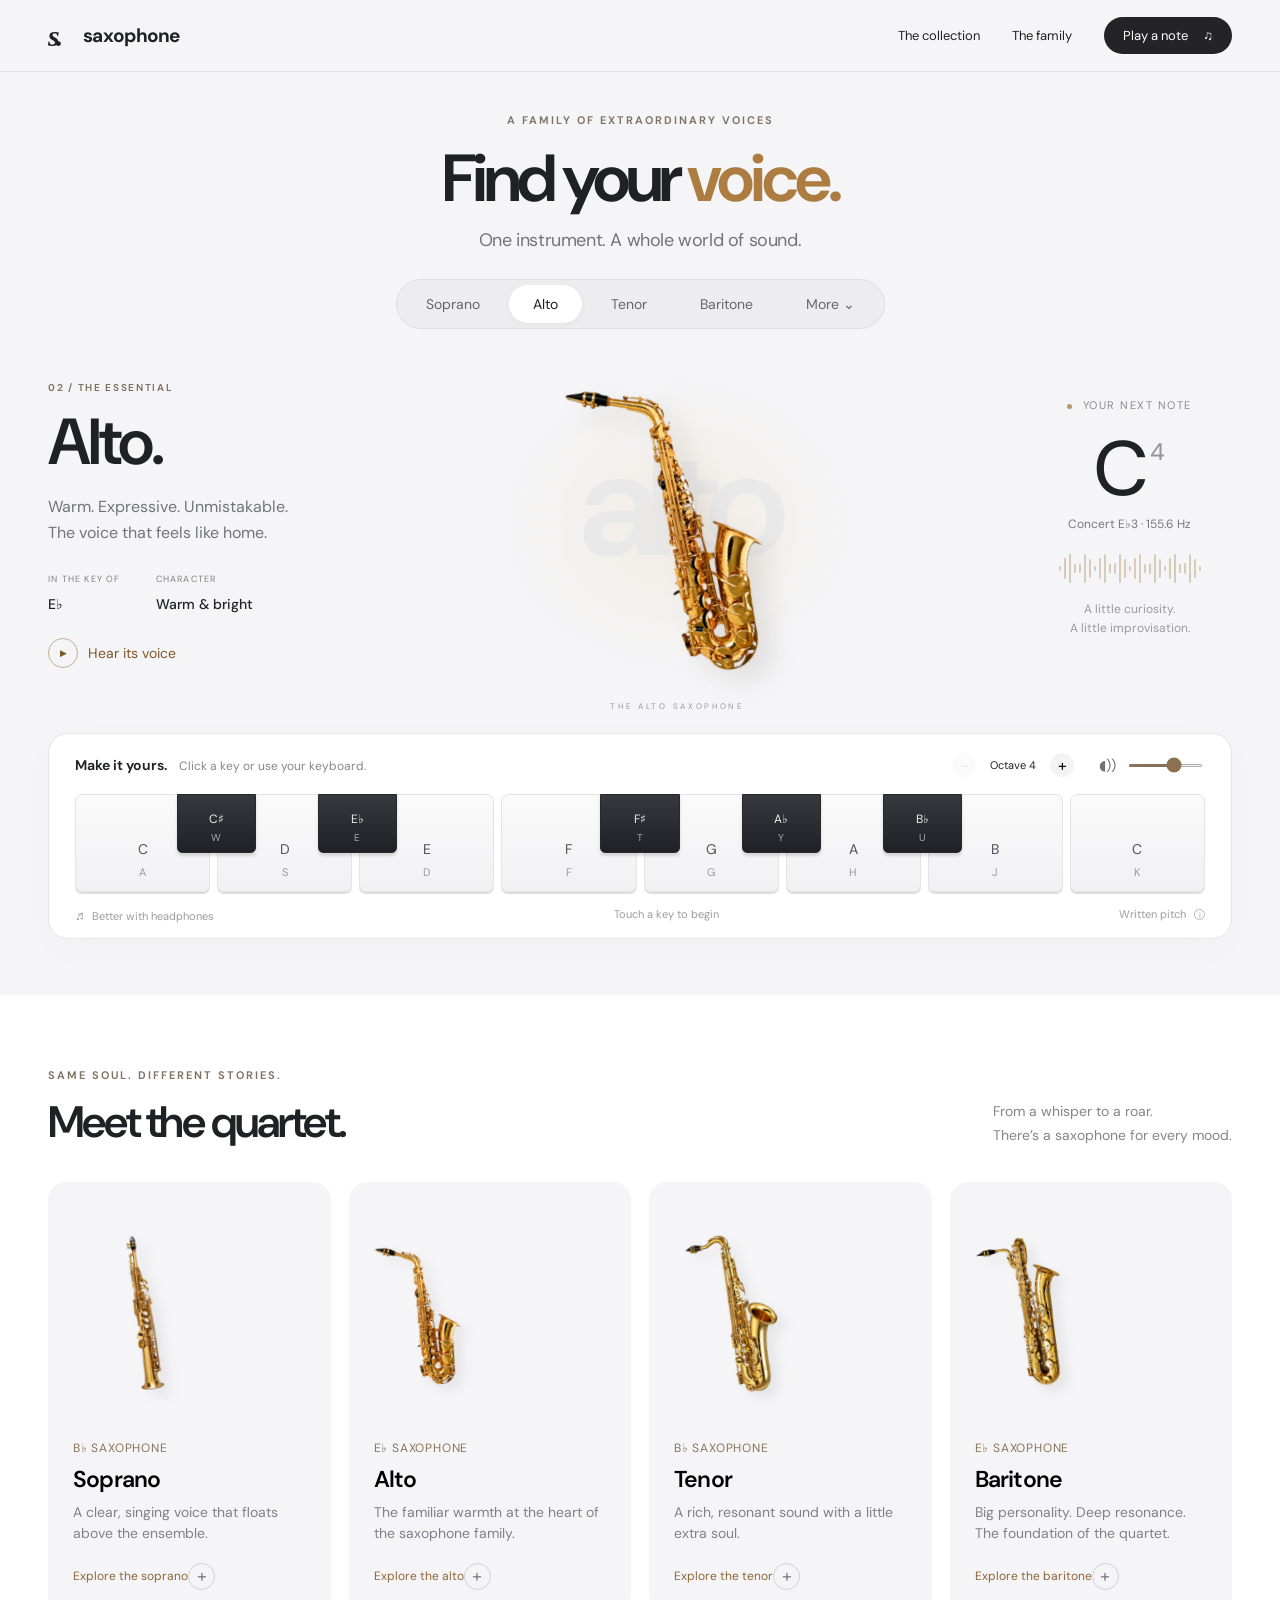
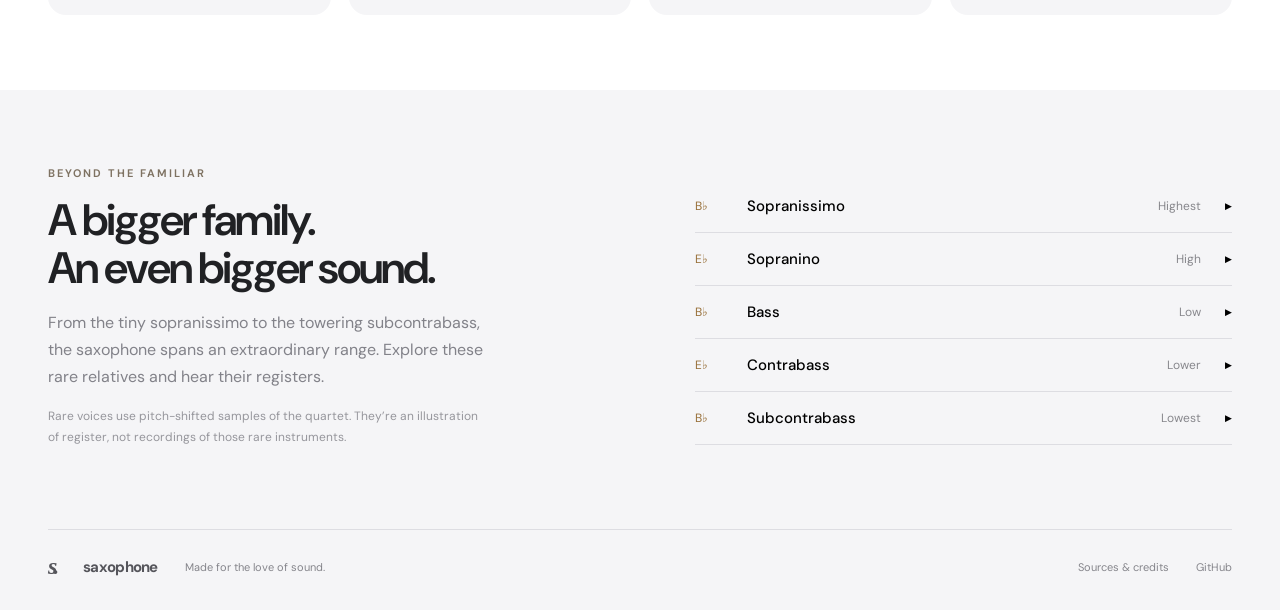
==== index.html @ 8c6df949 "Build polished interactive saxophone collection" ====
<!doctype html>
<html lang="en">
<head>
  <meta charset="utf-8"><meta name="viewport" content="width=device-width, initial-scale=1">
  <meta name="theme-color" content="#f5f5f7"><meta name="description" content="Meet the saxophone family. Explore beautiful instruments and play their voices with your keyboard or a touch.">
  <title>Saxophone — Find your voice.</title>
  <link rel="icon" href="favicon.svg" type="image/svg+xml"><link rel="stylesheet" href="style.css">
</head>
<body>
<header class="nav"><a class="brand" href="#" aria-label="Saxophone home"><span class="brand-icon">s.</span> saxophone</a><nav aria-label="Main navigation"><a href="#collection">The collection</a><a href="#about">The family</a><a class="nav-play" href="#studio">Play a note <span aria-hidden="true">♫</span></a></nav></header>
<main>
  <section id="studio" class="studio" aria-labelledby="title">
    <div class="intro"><p class="eyebrow">A FAMILY OF EXTRAORDINARY VOICES</p><h1 id="title">Find your <span>voice.</span></h1><p>One instrument. A whole world of sound.</p></div>
    <div class="instrument-tabs" role="group" aria-label="Choose a saxophone"><button data-instrument="soprano">Soprano</button><button data-instrument="alto" aria-pressed="true">Alto</button><button data-instrument="tenor">Tenor</button><button data-instrument="baritone">Baritone</button><button id="more-button" aria-expanded="false" aria-controls="rare-menu">More <span aria-hidden="true">⌄</span></button></div>
    <div id="rare-menu" class="rare-menu" hidden><button data-instrument="sopranissimo">Sopranissimo</button><button data-instrument="sopranino">Sopranino</button><button data-instrument="bass">Bass</button><button data-instrument="contrabass">Contrabass</button><button data-instrument="subcontrabass">Subcontrabass</button></div>
    <div class="instrument-stage">
      <div class="instrument-copy"><p class="eyebrow" id="instrument-number">02 / THE ESSENTIAL</p><h2 id="instrument-name">Alto.</h2><p id="instrument-description">Warm. Expressive. Unmistakable.<br>The voice that feels like home.</p><div class="specs"><div><small>IN THE KEY OF</small><strong id="instrument-key">E♭</strong></div><div><small>CHARACTER</small><strong id="instrument-character">Warm & bright</strong></div></div><button class="listen" id="demo"><span class="play-icon" aria-hidden="true">▶</span><span id="demo-label">Hear its voice</span></button></div>
      <div class="instrument-visual"><div class="halo"></div><span class="watermark" aria-hidden="true">alto</span><img id="instrument-image" src="assets/alto.png" alt="Alto saxophone" fetchpriority="high"><div class="rare-art" id="rare-art" hidden><span id="rare-symbol">B♭</span><p>A rare voice.<br>A remarkable range.</p></div><span class="visual-caption" id="visual-caption">THE ALTO SAXOPHONE</span></div>
      <div class="note-panel"><div class="note-heading"><span class="live-dot"></span> YOUR NEXT NOTE</div><div class="note-readout"><span id="current-note">C</span><sup id="current-octave">4</sup></div><p id="concert-note">Concert E♭3 · 155.6 Hz</p><div class="wave" aria-hidden="true"></div><p class="touch-hint">A little curiosity.<br>A little improvisation.</p></div>
    </div>
    <div class="play-console"><div class="console-top"><div><span class="small-title">Make it yours.</span><span class="desktop-hint"> Click a key or use your keyboard.</span></div><div class="console-controls"><div class="octave-control"><button id="octave-down" aria-label="Lower octave">−</button><span id="octave-label">Octave 4</span><button id="octave-up" aria-label="Higher octave">+</button></div><label class="volume"><span aria-hidden="true">◖))</span><span class="sr-only">Volume</span><input id="volume" type="range" min="0" max="100" value="65"></label></div></div><div id="keyboard" class="keyboard" role="group" aria-label="Playable saxophone notes"></div><div class="console-bottom"><span><span class="headphones" aria-hidden="true">♬</span> Better with headphones</span><span id="audio-status" role="status">Touch a key to begin</span><span>Written pitch <span class="info-mark" title="The keys show written saxophone notes. The concert pitch above is the sound you hear.">i</span></span></div></div>
  </section>
  <section id="collection" class="collection"><div class="section-heading"><div><p class="eyebrow">SAME SOUL. DIFFERENT STORIES.</p><h2>Meet the quartet.</h2></div><p>From a whisper to a roar.<br>There’s a saxophone for every mood.</p></div><div class="cards" id="cards"></div></section>
  <section id="about" class="family"><div><p class="eyebrow">BEYOND THE FAMILIAR</p><h2>A bigger family.<br>An even bigger sound.</h2><p>From the tiny sopranissimo to the towering subcontrabass, the saxophone spans an extraordinary range. Explore these rare relatives and hear their registers.</p><p class="family-note">Rare voices use pitch-shifted samples of the quartet. They’re an illustration of register, not recordings of those rare instruments.</p></div><div class="family-list" id="family-list"></div></section>
</main>
<footer><a class="brand" href="#"><span class="brand-icon">s.</span> saxophone</a><span>Made for the love of sound.</span><a href="credits.html">Sources & credits</a><a href="https://github.com/Lucidiscool/Saxophone" target="_blank" rel="noopener">GitHub</a></footer>
<script src="app.js" defer></script>
</body></html>
---- style.css ----
@import url('https://fonts.googleapis.com/css2?family=DM+Sans:wght@400;450;500;550;600;650;700&display=swap');
:root{--ink:#202124;--muted:#737479;--paper:#f5f5f7;--gold:#996b32;--line:#dddddf}*{box-sizing:border-box}html{scroll-behavior:smooth;scroll-padding-top:80px}body{margin:0;background:var(--paper);font-family:'DM Sans',-apple-system,BlinkMacSystemFont,'Segoe UI',sans-serif;color:var(--ink);font-size:16px}button,a,input{-webkit-tap-highlight-color:transparent}button{font:inherit;cursor:pointer}button,a,input{touch-action:manipulation}button:focus-visible,a:focus-visible,input:focus-visible{outline:3px solid #997033;outline-offset:5px}a{color:inherit;text-decoration:none}.nav{height:72px;display:flex;align-items:center;justify-content:space-between;max-width:1280px;padding:0 48px;margin:auto;border-bottom:1px solid #e1e1e4}.brand{display:flex;align-items:center;gap:11px;font-size:19px;font-weight:700;letter-spacing:-.7px}.brand-icon{font:italic 700 30px Georgia,serif;letter-spacing:-4px;width:24px}.nav nav{display:flex;gap:32px;align-items:center;font-size:13px}.nav-play{background:#242426;color:white;padding:10px 19px;border-radius:30px}.nav-play span{margin-left:12px}.studio{max-width:1280px;margin:auto;padding:41px 48px 56px}.intro{text-align:center}.eyebrow{font-size:11px;letter-spacing:2px;font-weight:650;margin:0 0 16px;color:#7e7262}.intro h1{font-size:clamp(48px,5.2vw,76px);font-weight:650;line-height:1.07;letter-spacing:-4px;margin:0 0 14px}.intro h1 span{color:#ac7c40}.intro>p:last-child{color:var(--muted);margin:0;font-size:18px;letter-spacing:-.4px}.instrument-tabs{display:flex;gap:5px;padding:5px;border:1px solid #dfdfe2;border-radius:32px;width:max-content;margin:27px auto 0;background:#ededf0}.instrument-tabs button{border:0;border-radius:24px;background:transparent;font-size:13px;padding:10px 24px;color:#66676b;transition:.2s}.instrument-tabs button[aria-pressed=true]{background:white;color:var(--ink);box-shadow:0 2px 7px #0000000b}.instrument-tabs button:hover{color:#98682f}.rare-menu{position:absolute;left:50%;transform:translateX(-50%);z-index:5;background:white;padding:8px;box-shadow:0 12px 40px #0002;border-radius:16px;width:230px}.rare-menu button{border:0;background:white;border-radius:8px;padding:10px 14px;display:block;width:100%;text-align:left}.rare-menu button:hover{background:#f5f2ed}.instrument-stage{display:grid;grid-template-columns:1fr 1.35fr .8fr;align-items:center;height:390px;position:relative}.instrument-copy{z-index:1}.instrument-copy .eyebrow{font-size:10px;letter-spacing:1.7px}.instrument-copy h2{font-size:65px;letter-spacing:-3px;line-height:1;margin:0 0 19px;font-weight:600}.instrument-copy>p:not(.eyebrow){font-size:15px;line-height:1.65;color:var(--muted);max-width:270px}.specs{display:flex;gap:35px;margin:26px 0 24px}.specs small{display:block;font-size:9px;letter-spacing:1.2px;color:#818185;margin-bottom:8px}.specs strong{font-size:14px;font-weight:500}.listen{border:0;padding:0;background:none;font-size:13px;color:#7f5829;display:flex;gap:10px;align-items:center}.play-icon{height:30px;width:30px;border:1px solid #c7ae8e;border-radius:50%;display:grid;place-items:center;font-size:9px}.instrument-visual{height:390px;position:relative;display:flex;align-items:center;justify-content:center}.halo{position:absolute;width:350px;height:290px;background:radial-gradient(ellipse,#e8d7b751,#efe6d526 50%,transparent 72%);border-radius:50%;filter:blur(12px)}.watermark{position:absolute;font-size:150px;color:#e5e5e8;letter-spacing:-12px;font-weight:600;top:100px;line-height:1;opacity:.62}.instrument-visual img{height:345px;width:85%;object-fit:contain;position:relative;z-index:1;filter:drop-shadow(12px 17px 12px #4c3a251e);transform:rotate(-13deg);transition:opacity .25s,transform .4s}.instrument-visual img[src*="soprano"]{transform:rotate(18deg);height:330px}.visual-caption{position:absolute;bottom:8px;font-size:8px;letter-spacing:2.7px;color:#98989e}.note-panel{text-align:center;justify-self:end;width:205px}.note-heading{font-size:9px;letter-spacing:1.5px;color:#8a8a8e}.live-dot{display:inline-block;border-radius:100%;background:#b6976b;width:5px;height:5px;margin-right:6px}.note-readout{line-height:1;font-size:77px;font-weight:450;letter-spacing:-5px;margin:19px 0 8px}.note-readout sup{font-size:24px;letter-spacing:0;vertical-align:top;display:inline-block;margin-top:9px;margin-left:7px;color:#96969b}#concert-note{font-size:11px;color:#77787e;margin:0}.wave{height:35px;display:flex;justify-content:center;align-items:center;gap:3px;margin:19px 0 14px}.wave i{width:2px;background:#baa17e;border-radius:5px;height:var(--height);opacity:.5;transition:height .2s}.sounding .wave i{animation:pulse .5s infinite alternate;animation-delay:var(--delay);opacity:1}@keyframes pulse{to{height:5px}}.touch-hint{font-size:12px;line-height:1.6;color:#9a9a9f}.play-console{background:#fff;border:1px solid #e5e5e7;box-shadow:0 10px 40px #1b1b2905;border-radius:20px;padding:19px 26px 14px;position:relative;z-index:2;margin-top:14px}.console-top{display:flex;justify-content:space-between;align-items:center;margin-bottom:17px;font-size:12px}.small-title{font-weight:650}.desktop-hint{color:#86868d;font-size:11px;margin-left:9px}.console-controls{display:flex;align-items:center;gap:25px}.octave-control{display:flex;align-items:center;gap:14px;font-size:11px}.octave-control button{border:0;background:#f3f3f5;border-radius:50%;height:24px;width:24px;font-size:16px}.octave-control button:disabled{opacity:.3;cursor:default}.volume{display:flex;align-items:center;gap:10px;color:#717179}.volume input{width:75px;height:3px;accent-color:#8c7150}.keyboard{display:flex;gap:7px;height:98px;position:relative;isolation:isolate}.piano-key{border:1px solid #e4e4e7;background:linear-gradient(#fafafa,#f1f1f4);flex:1;border-radius:7px;position:relative;display:flex;flex-direction:column;align-items:center;justify-content:flex-end;gap:7px;padding-bottom:12px;color:#515157;user-select:none;touch-action:none;box-shadow:0 2px 0 #dddde2;font-size:14px;transition:background .08s,transform .08s}.piano-key .shortcut{font-size:9px;color:#98989f}.piano-key.black{position:absolute;top:0;height:59px;width:7%;background:linear-gradient(#37383d,#202126);border:1px solid #29292d;color:#eee;z-index:2;border-radius:0 0 5px 5px;font-size:10px;padding-bottom:8px;gap:4px;box-shadow:0 3px 3px #0002}.piano-key.black .shortcut{font-size:8px;color:#a9a9b2}.piano-key.active{background:linear-gradient(#dab680,#b58a51);border-color:#b48e58;transform:translateY(2px);box-shadow:0 0 15px #cea36335;color:#fff}.piano-key.active .shortcut{color:#fff}.console-bottom{display:flex;justify-content:space-between;margin-top:15px;font-size:9px;color:#9b9ba1}.headphones{font-size:13px;margin-right:4px}.info-mark{display:inline-grid;place-items:center;border:1px solid #babac0;border-radius:50%;width:11px;height:11px;font-size:8px;margin-left:5px}.collection{background:#fff;padding:73px max(48px,calc((100vw - 1184px)/2)) 75px}.section-heading{display:flex;justify-content:space-between;align-items:end;margin-bottom:35px}.section-heading h2,.family h2{font-size:44px;font-weight:600;letter-spacing:-2px;line-height:1.1;margin:0}.section-heading>p{font-size:14px;color:#85858b;line-height:1.65;margin:0}.cards{display:grid;grid-template-columns:repeat(4,1fr);gap:18px}.card{background:#f5f5f7;border-radius:18px;padding:24px;text-align:left;border:1px solid transparent;transition:.25s;display:flex;flex-direction:column}.card:hover{transform:translateY(-5px);border-color:#d7c3a8;box-shadow:0 14px 30px #4b3d2210}.card-image{height:215px;display:flex;justify-content:center;align-items:center;position:relative}.card-image img{height:190px;max-width:85%;object-fit:contain;filter:drop-shadow(7px 8px 6px #0001);transform:rotate(-8deg);transition:.3s}.card:hover img{transform:rotate(-3deg) scale(1.035)}.card-meta{font-size:10px;color:#8a7458;letter-spacing:.8px;margin:18px 0 8px}.card h3{font-size:23px;letter-spacing:-.8px;font-weight:600;margin:0 0 8px}.card p{font-size:12px;color:#808087;line-height:1.55;margin:0 0 18px}.card-bottom{margin-top:auto;display:flex;align-items:center;justify-content:space-between;font-size:11px;color:#8c6536}.card-plus{height:27px;width:27px;border:1px solid #d1d1d7;border-radius:50%;display:grid;place-items:center;color:#7e7e83;font-size:18px}.family{max-width:1184px;margin:0 auto;padding:76px 0 70px;display:grid;grid-template-columns:1fr 1fr;gap:110px}.family>div>p:not(.eyebrow){max-width:440px;color:#828289;font-size:14px;line-height:1.7}.family .family-note{font-size:11px!important;color:#96969c!important}.family-list{display:flex;flex-direction:column;justify-content:center}.family-list button{border:0;border-bottom:1px solid #dddde2;background:none;padding:16px 0;display:flex;align-items:center;text-align:left;gap:16px}.family-list button:hover{color:#986c33}.family-list .family-key{width:36px;font-size:12px;color:#98703a}.family-list strong{font-size:15px;font-weight:500}.family-list small{margin-left:auto;font-size:11px;color:#87878c}.family-list .family-play{font-size:9px;margin-left:8px}footer{max-width:1184px;margin:auto;border-top:1px solid #dddde2;display:flex;align-items:center;gap:27px;padding:23px 0 30px;font-size:11px;color:#85858b}footer>span{margin-right:auto}footer .brand{font-size:15px;color:#55555b}footer .brand-icon{font-size:24px}.sr-only{position:absolute;width:1px;height:1px;overflow:hidden;clip:rect(0,0,0,0)}[hidden]{display:none!important}.rare-art{position:relative;text-align:center}.rare-art>span{font:italic 135px Georgia,serif;color:#9a7540}.rare-art p{font-size:14px;line-height:1.7;color:#9a825f}.credits{max-width:800px;margin:70px auto;padding:0 24px;line-height:1.8}.credits a{text-decoration:underline;color:#896030}.credits h1{font-size:48px;letter-spacing:-2px}.credits h2{margin-top:40px}
@media(min-width:1500px){.studio{padding-top:55px}.instrument-stage,.instrument-visual{height:440px}.instrument-visual img{height:390px}.watermark{top:125px}.instrument-visual img[src*="soprano"]{height:375px}}
@media(max-width:1000px){.studio{padding:35px 28px 44px}.nav{padding:0 28px}.instrument-copy h2{font-size:52px}.instrument-stage{grid-template-columns:1fr 1.2fr .7fr}.note-panel{width:155px}.watermark{font-size:110px;letter-spacing:-8px}.instrument-copy>p:not(.eyebrow){font-size:13px}.specs{gap:20px}.collection{padding:55px 28px}.card{padding:18px}.family{padding:55px 28px;gap:55px}footer{margin:0 28px}.desktop-hint{display:none}.card-image{height:190px}.card-image img{height:170px}.family h2{font-size:36px}.instrument-copy .eyebrow{font-size:9px}.section-heading h2{font-size:38px}}
@media(max-width:700px){.nav{height:64px;padding:0 20px}.nav nav{gap:16px;font-size:11px}.nav nav>a:first-child{display:none}.brand{font-size:17px}.nav-play{padding:8px 13px}.studio{padding:32px 18px 35px}.intro .eyebrow{font-size:9px;letter-spacing:1.6px}.intro h1{font-size:51px;letter-spacing:-2.8px}.intro>p:last-child{font-size:15px}.instrument-tabs{gap:0;margin-top:23px;padding:4px;max-width:100%}.instrument-tabs button{padding:9px 14px;font-size:11px}.instrument-stage{height:375px;grid-template-columns:1fr 1fr;align-items:center}.instrument-copy h2{font-size:47px;margin-bottom:14px}.instrument-copy{padding-top:16px}.instrument-copy .eyebrow{font-size:8px;letter-spacing:1px;margin-bottom:14px}.instrument-copy>p:not(.eyebrow){font-size:12px;max-width:160px}.instrument-visual{height:335px}.instrument-visual img{height:285px;width:100%;transform:rotate(-10deg)}.instrument-visual img[src*="soprano"]{height:270px}.watermark{font-size:75px;letter-spacing:-5px;top:110px}.halo{width:180px;height:250px}.specs{gap:19px;margin:19px 0}.specs small{font-size:7px;letter-spacing:.7px}.specs strong{font-size:12px}.listen{font-size:11px}.note-panel{position:absolute;right:7px;bottom:-4px;display:flex;align-items:center;gap:9px;width:auto;text-align:right}.note-heading,.touch-hint,.wave{display:none}.note-readout{font-size:24px;letter-spacing:-1px;margin:0}.note-readout sup{font-size:10px;margin-top:0;margin-left:3px}#concert-note{font-size:9px}.visual-caption{font-size:6px;letter-spacing:1.6px;bottom:6px}.play-console{padding:16px 12px 13px;border-radius:15px;margin-top:21px}.console-top{font-size:11px;margin-bottom:15px;gap:8px}.console-controls{gap:9px}.octave-control{gap:6px;font-size:10px}.octave-control button{width:21px;height:21px}.volume{gap:5px}.volume input{width:43px}.volume>span{font-size:10px}.keyboard{height:110px;gap:4px}.piano-key{font-size:12px}.piano-key.black{height:64px;width:8%;font-size:8px}.piano-key.black .shortcut{font-size:7px}.console-bottom{font-size:7px;gap:6px}.console-bottom>span:nth-child(2){max-width:120px;text-align:center}.collection{padding:43px 18px}.section-heading{margin-bottom:26px}.section-heading>p{display:none}.section-heading .eyebrow{font-size:9px}.section-heading h2{font-size:34px}.cards{grid-template-columns:1fr 1fr;gap:12px}.card{padding:18px}.card-image{height:170px}.card-image img{height:155px}.card h3{font-size:22px}.card p{font-size:11px}.card-meta{font-size:9px}.card-bottom{font-size:10px}.family{padding:45px 22px;grid-template-columns:1fr;gap:20px}.family h2{font-size:36px}.family .eyebrow{font-size:10px}.family-list button{padding:18px 0}footer{margin:0 22px;flex-wrap:wrap;gap:15px;font-size:10px}footer>span{margin-right:0}footer>.brand{margin-right:auto}footer>a:nth-last-child(2){width:65%}.rare-art>span{font-size:80px}.rare-art p{font-size:12px}}
.instrument-copy>p:not(.eyebrow){font-size:16px}.listen{font-size:14px}.instrument-tabs button{font-size:14px}.console-top{font-size:14px}.desktop-hint{font-size:12px}.card p{font-size:14px}.card-bottom{font-size:12px}.card-meta{font-size:12px}.family>div>p:not(.eyebrow){font-size:16px}.family .family-note{font-size:12px!important}.family-list small{font-size:12px}.note-heading{font-size:11px}#concert-note{font-size:12px}.console-bottom{font-size:11px}.piano-key .shortcut{font-size:11px}.piano-key.black .shortcut{font-size:10px}.piano-key.black{font-size:12px}
@media(max-width:700px){.instrument-visual img{width:80%}.instrument-tabs button{font-size:12px;padding:9px 12px}.instrument-copy>p:not(.eyebrow){font-size:14px}.listen{font-size:12px}.console-top{font-size:12px}.console-bottom{font-size:9px}.console-bottom>span:first-child{max-width:95px}.card p{font-size:13px}.card-meta{font-size:10px}.card-bottom{font-size:11px}.piano-key.black{font-size:10px}.piano-key .shortcut{font-size:10px}.piano-key.black .shortcut{font-size:9px}#concert-note{font-size:10px}.family>div>p:not(.eyebrow){font-size:15px}.volume{display:none}}
@media(max-width:700px){.halo{width:140px}.console-top{flex-wrap:wrap;row-gap:12px}.console-controls{margin-left:auto}.volume{display:flex}.volume input{width:45px}}
@media(max-width:370px){.instrument-tabs button{padding:9px 10px;font-size:11px}.console-top>div:first-child{width:100%}.console-controls{width:100%;justify-content:space-between}.instrument-copy>p:not(.eyebrow){font-size:13px}.specs{gap:11px}.specs strong{font-size:11px}.card{padding:14px}.card h3{font-size:20px}.card-image{height:150px}.card-image img{height:135px}}
@media(max-width:700px){.instrument-tabs{display:grid;grid-template-columns:repeat(5,minmax(0,1fr));width:100%}.instrument-tabs button{min-width:0;white-space:nowrap;padding:10px 4px;font-size:12px}.instrument-stage>div{min-width:0}}
@media(max-width:370px){.instrument-tabs button{font-size:11px}.intro h1{font-size:46px}.instrument-copy h2{font-size:43px}}
@media(prefers-reduced-motion:reduce){html{scroll-behavior:auto}*,*::before,*::after{transition:none!important;animation:none!important}}
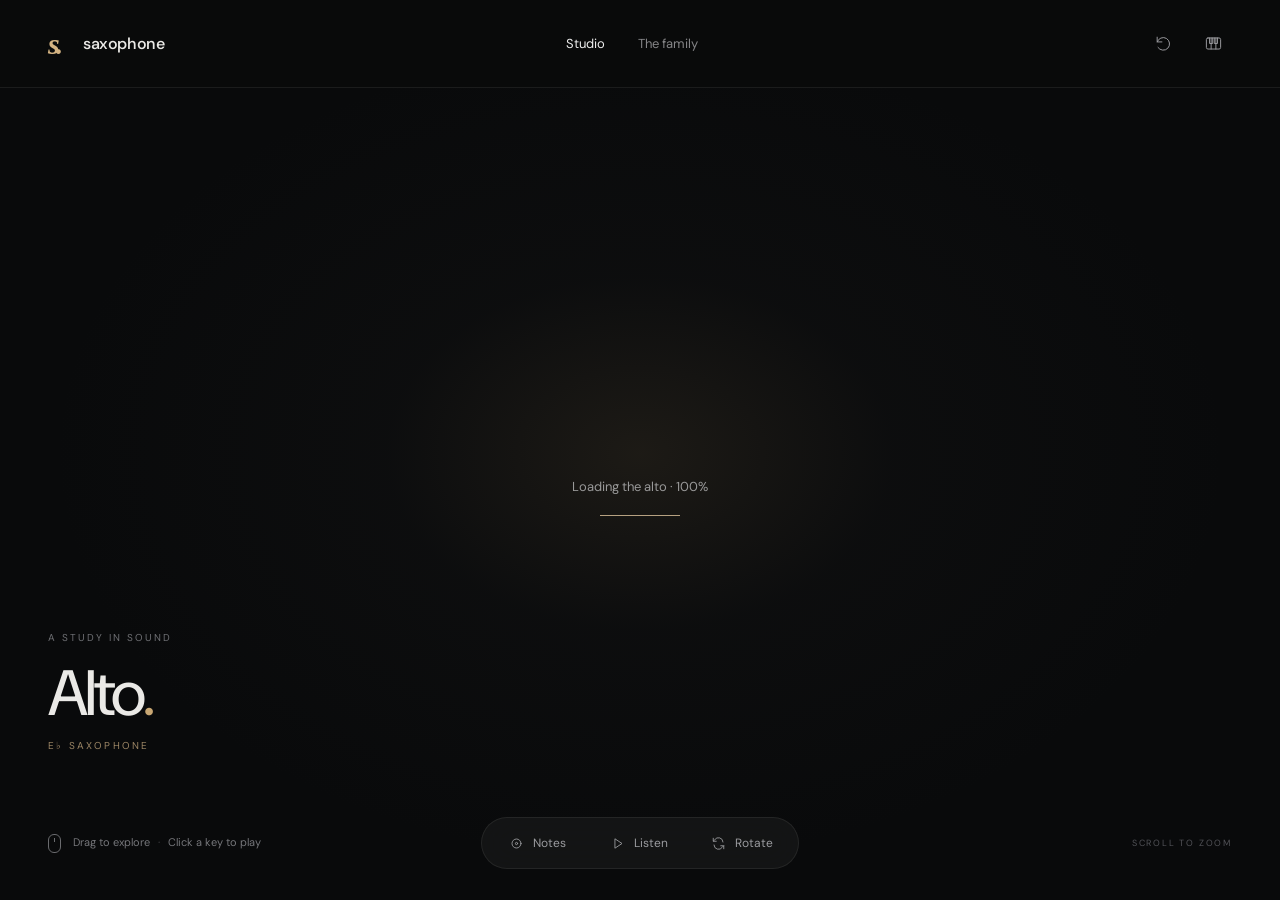
==== commit c8dd2a24: "Create minimal dark alto studio with detailed Smithsonian 3D scan" ====
--- a/index.html
+++ b/index.html
@@ -1,28 +1,8 @@
 <!doctype html>
-<html lang="en">
-<head>
-  <meta charset="utf-8"><meta name="viewport" content="width=device-width, initial-scale=1">
-  <meta name="theme-color" content="#f5f5f7"><meta name="description" content="Meet the saxophone family. Explore beautiful instruments and play their voices with your keyboard or a touch.">
-  <title>Saxophone — Find your voice.</title>
-  <link rel="icon" href="favicon.svg" type="image/svg+xml"><link rel="stylesheet" href="style.css">
-</head>
-<body>
-<header class="nav"><a class="brand" href="#" aria-label="Saxophone home"><span class="brand-icon">s.</span> saxophone</a><nav aria-label="Main navigation"><a href="#collection">The collection</a><a href="#about">The family</a><a class="nav-play" href="#studio">Play a note <span aria-hidden="true">♫</span></a></nav></header>
-<main>
-  <section id="studio" class="studio" aria-labelledby="title">
-    <div class="intro"><p class="eyebrow">A FAMILY OF EXTRAORDINARY VOICES</p><h1 id="title">Find your <span>voice.</span></h1><p>One instrument. A whole world of sound.</p></div>
-    <div class="instrument-tabs" role="group" aria-label="Choose a saxophone"><button data-instrument="soprano">Soprano</button><button data-instrument="alto" aria-pressed="true">Alto</button><button data-instrument="tenor">Tenor</button><button data-instrument="baritone">Baritone</button><button id="more-button" aria-expanded="false" aria-controls="rare-menu">More <span aria-hidden="true">⌄</span></button></div>
-    <div id="rare-menu" class="rare-menu" hidden><button data-instrument="sopranissimo">Sopranissimo</button><button data-instrument="sopranino">Sopranino</button><button data-instrument="bass">Bass</button><button data-instrument="contrabass">Contrabass</button><button data-instrument="subcontrabass">Subcontrabass</button></div>
-    <div class="instrument-stage">
-      <div class="instrument-copy"><p class="eyebrow" id="instrument-number">02 / THE ESSENTIAL</p><h2 id="instrument-name">Alto.</h2><p id="instrument-description">Warm. Expressive. Unmistakable.<br>The voice that feels like home.</p><div class="specs"><div><small>IN THE KEY OF</small><strong id="instrument-key">E♭</strong></div><div><small>CHARACTER</small><strong id="instrument-character">Warm & bright</strong></div></div><button class="listen" id="demo"><span class="play-icon" aria-hidden="true">▶</span><span id="demo-label">Hear its voice</span></button></div>
-      <div class="instrument-visual"><div class="halo"></div><span class="watermark" aria-hidden="true">alto</span><img id="instrument-image" src="assets/alto.png" alt="Alto saxophone" fetchpriority="high"><div class="rare-art" id="rare-art" hidden><span id="rare-symbol">B♭</span><p>A rare voice.<br>A remarkable range.</p></div><span class="visual-caption" id="visual-caption">THE ALTO SAXOPHONE</span></div>
-      <div class="note-panel"><div class="note-heading"><span class="live-dot"></span> YOUR NEXT NOTE</div><div class="note-readout"><span id="current-note">C</span><sup id="current-octave">4</sup></div><p id="concert-note">Concert E♭3 · 155.6 Hz</p><div class="wave" aria-hidden="true"></div><p class="touch-hint">A little curiosity.<br>A little improvisation.</p></div>
-    </div>
-    <div class="play-console"><div class="console-top"><div><span class="small-title">Make it yours.</span><span class="desktop-hint"> Click a key or use your keyboard.</span></div><div class="console-controls"><div class="octave-control"><button id="octave-down" aria-label="Lower octave">−</button><span id="octave-label">Octave 4</span><button id="octave-up" aria-label="Higher octave">+</button></div><label class="volume"><span aria-hidden="true">◖))</span><span class="sr-only">Volume</span><input id="volume" type="range" min="0" max="100" value="65"></label></div></div><div id="keyboard" class="keyboard" role="group" aria-label="Playable saxophone notes"></div><div class="console-bottom"><span><span class="headphones" aria-hidden="true">♬</span> Better with headphones</span><span id="audio-status" role="status">Touch a key to begin</span><span>Written pitch <span class="info-mark" title="The keys show written saxophone notes. The concert pitch above is the sound you hear.">i</span></span></div></div>
-  </section>
-  <section id="collection" class="collection"><div class="section-heading"><div><p class="eyebrow">SAME SOUL. DIFFERENT STORIES.</p><h2>Meet the quartet.</h2></div><p>From a whisper to a roar.<br>There’s a saxophone for every mood.</p></div><div class="cards" id="cards"></div></section>
-  <section id="about" class="family"><div><p class="eyebrow">BEYOND THE FAMILIAR</p><h2>A bigger family.<br>An even bigger sound.</h2><p>From the tiny sopranissimo to the towering subcontrabass, the saxophone spans an extraordinary range. Explore these rare relatives and hear their registers.</p><p class="family-note">Rare voices use pitch-shifted samples of the quartet. They’re an illustration of register, not recordings of those rare instruments.</p></div><div class="family-list" id="family-list"></div></section>
-</main>
-<footer><a class="brand" href="#"><span class="brand-icon">s.</span> saxophone</a><span>Made for the love of sound.</span><a href="credits.html">Sources & credits</a><a href="https://github.com/Lucidiscool/Saxophone" target="_blank" rel="noopener">GitHub</a></footer>
-<script src="app.js" defer></script>
+<html lang="en"><head><meta charset="utf-8"><meta name="viewport" content="width=device-width,initial-scale=1"><meta name="theme-color" content="#090a0b"><meta name="description" content="Turn it. Touch it. Play it. Explore the saxophone in an interactive 3D sound studio."><title>Saxophone — A study in sound.</title><link rel="icon" href="favicon.svg"><link rel="stylesheet" href="dark.css"><script type="importmap">{"imports":{"three":"./vendor/three.module.js","three/addons/":"./vendor/"}}</script></head>
+<body class="studio-page">
+<header class="topbar"><a class="wordmark" href="index.html" aria-label="Saxophone home"><span>s.</span> saxophone</a><nav aria-label="Main navigation"><a href="index.html" aria-current="page">Studio</a><a href="about.html">The family</a></nav><div class="toolbar"><button id="reset-view" class="icon-button" title="Reset view" aria-label="Reset 3D view"><svg viewBox="0 0 24 24"><path d="M4 10a8 8 0 1 1 1 7M4 4v6h6"/></svg></button><button id="keyboard-toggle" class="icon-button" title="Open keyboard" aria-label="Open piano keyboard" aria-expanded="false" aria-controls="keyboard-panel"><svg viewBox="0 0 24 24"><rect x="3" y="5" width="18" height="14" rx="2"/><path d="M9 5v14m6-14v14M7 5v7h4V5m2 0v7h4V5"/></svg></button></div></header>
+<main id="stage" aria-label="Interactive saxophone studio"><div class="scene-glow" aria-hidden="true"></div><div class="backdrop-type" aria-hidden="true">SAXOPHONE</div><div id="viewport" tabindex="0" aria-label="3D saxophone. Drag to rotate, scroll to zoom. Click pearl keys to play. Arrow keys rotate; plus and minus zoom; Home resets."></div><div id="loading" role="status">Preparing your instrument<span></span></div><div id="viewer-error" hidden><p>Your browser couldn’t open the 3D viewer.</p><button id="fallback-keyboard">Play with the keyboard</button></div><div id="key-tooltip" hidden></div><div id="note-labels" aria-label="Playable instrument notes" hidden></div><div class="instrument-caption"><span id="instrument-index">A STUDY IN SOUND</span><h1 id="instrument-title">Alto<span>.</span></h1><p id="instrument-subtitle">E♭ SAXOPHONE</p></div><div id="note-indicator" aria-live="polite"><span id="note-label"></span><small id="note-concert"></small></div><div class="viewer-footer"><p class="gesture-hint"><span class="mouse-icon" aria-hidden="true"></span><span>Drag to explore <i>·</i> Click a key to play</span></p><div class="studio-controls" role="group" aria-label="Studio controls"><button id="notes-toggle" aria-pressed="false"><svg viewBox="0 0 20 20" aria-hidden="true"><circle cx="10" cy="10" r="6"/><circle cx="10" cy="10" r="1.5"/></svg><span>Notes</span></button><button id="listen-toggle" aria-pressed="false"><svg viewBox="0 0 20 20" aria-hidden="true"><path d="m7 4 9 6-9 6Z"/></svg><span>Listen</span></button><button id="rotate-toggle" aria-pressed="false"><svg viewBox="0 0 20 20" aria-hidden="true"><path d="M16 8A6 6 0 0 0 5 5L3 7m0-4v4h4M4 12a6 6 0 0 0 11 3l2-2m0 4v-4h-4"/></svg><span>Rotate</span></button></div><span class="view-label">SCROLL TO ZOOM</span></div></main>
+<section id="keyboard-panel" aria-label="Piano keyboard" hidden><div class="panel-heading"><div><h2>A little improvisation.</h2><p>Click a key, or play with A–K.</p></div><button id="close-keyboard" class="icon-button" aria-label="Close piano keyboard">×</button></div><div class="keyboard-controls"><div class="octave-control"><button id="octave-down" aria-label="Lower octave">−</button><span id="octave-label">Octave 4</span><button id="octave-up" aria-label="Higher octave">+</button></div><label class="volume-control">Volume <input id="volume" type="range" min="0" max="100" value="65"></label></div><div id="keyboard" role="group" aria-label="Play notes"></div><div class="keyboard-footer"><span>Written pitch</span><span>Headphones recommended</span></div></section>
+<div id="audio-status" class="audio-status" role="status"></div><noscript><p class="no-script">Enable JavaScript to explore and play the saxophones. <a href="about.html">Meet the family</a>.</p></noscript><script type="module" src="alto-studio.js"></script>
 </body></html>
--- a/dark.css
+++ b/dark.css
@@ -0,0 +1,12 @@
+@import url('https://fonts.googleapis.com/css2?family=DM+Sans:wght@400;450;500;550;600;650;700&display=swap');
+:root{color-scheme:dark;--bg:#090a0b;--text:#eae9e6;--muted:#818184;--gold:#c8a773;--border:#ffffff13}*{box-sizing:border-box}body{margin:0;background:var(--bg);color:var(--text);font:14px 'DM Sans',-apple-system,BlinkMacSystemFont,'Segoe UI',sans-serif}button,input,a{-webkit-tap-highlight-color:transparent}button,input{font:inherit}button,a{touch-action:manipulation}button{cursor:pointer;color:inherit}a{color:inherit;text-decoration:none}button:focus-visible,a:focus-visible,input:focus-visible,#viewport:focus-visible{outline:2px solid var(--gold);outline-offset:5px}button{border:0}button:disabled{opacity:.25;cursor:default}[hidden]{display:none!important}.studio-page{height:100svh;overflow:hidden}.topbar{height:88px;display:flex;align-items:center;justify-content:space-between;padding:0 48px;border-bottom:1px solid var(--border);position:relative;z-index:10;background:#090a0bb3}.wordmark{display:flex;align-items:center;gap:12px;font-weight:550;letter-spacing:-.4px;font-size:16px}.wordmark>span{font:italic 700 30px Georgia,serif;letter-spacing:-4px;color:#d3b382;width:23px}.topbar nav{display:flex;gap:33px;margin-left:-45px;font-size:13px;color:#858587}.topbar nav a{padding:12px 0}.topbar nav a[aria-current=page]{color:#eee}.topbar nav a:hover{color:var(--gold)}.toolbar{display:flex;gap:12px}.icon-button{height:38px;width:38px;border-radius:11px;display:grid;place-items:center;background:transparent;color:#99999d;border:1px solid transparent;font-size:25px}.icon-button:hover,.icon-button[aria-expanded=true]{border-color:#ffffff23;background:#ffffff08;color:#e2c28f}.icon-button svg{width:19px;height:19px;fill:none;stroke:currentColor;stroke-width:1.25;stroke-linecap:round;stroke-linejoin:round}#stage{position:relative;height:calc(100svh - 88px);overflow:hidden}.scene-glow{position:absolute;inset:0;background:radial-gradient(ellipse at 50% 45%,#a78c6120 0%,#39363413 28%,transparent 65%);pointer-events:none}.backdrop-type{position:absolute;width:100%;text-align:center;top:37%;font-size:clamp(80px,14.2vw,225px);font-weight:650;letter-spacing:-.065em;color:#ffffff03;pointer-events:none;user-select:none;line-height:1}#viewport{position:absolute;inset:0;touch-action:none;outline-offset:-8px!important}#viewport canvas{display:block;width:100%;height:100%;touch-action:none;cursor:grab}#viewport canvas.dragging{cursor:grabbing}#viewport canvas.over-key{cursor:pointer}#loading{position:absolute;top:48%;width:100%;text-align:center;color:#999;font-size:13px;pointer-events:none}#loading span{display:block;width:80px;height:1px;background:#b6a181;margin:20px auto;animation:loading 1s alternate infinite}@keyframes loading{to{transform:scaleX(.25);opacity:.3}}.instrument-caption{position:absolute;left:48px;bottom:148px;pointer-events:none}.instrument-caption>span{font-size:10px;letter-spacing:2px;color:#6f7074}.instrument-caption h1{font-size:clamp(45px,5vw,72px);line-height:1.05;font-weight:450;letter-spacing:-3px;margin:15px 0 12px}.instrument-caption h1>span{color:var(--gold)}.instrument-caption p{font-size:10px;letter-spacing:2.2px;color:#9c8665;margin:0}.viewer-footer{position:absolute;bottom:36px;left:48px;right:48px;display:flex;align-items:center;justify-content:space-between;pointer-events:none}.viewer-footer>*{pointer-events:auto}.gesture-hint{font-size:11px;color:#75767a;display:flex;align-items:center;gap:12px;max-width:280px;line-height:1.7}.gesture-hint i{font-style:normal;margin:0 5px;color:#45464a}.mouse-icon{border:1px solid #6a6b6e;border-radius:6px;width:13px;height:19px;position:relative;flex-shrink:0}.mouse-icon:after{content:'';position:absolute;height:4px;width:1px;background:#6a6b6e;top:3px;left:5px}.instrument-picker{display:flex;gap:3px;background:#151617d9;border:1px solid #ffffff12;border-radius:30px;padding:5px;position:absolute;left:50%;transform:translateX(-50%);backdrop-filter:blur(18px)}.instrument-picker button{padding:12px 20px;border-radius:24px;background:transparent;color:#828387;font-size:12px;transition:color .2s,background .2s}.instrument-picker button:hover{color:#eee}.instrument-picker button[aria-pressed=true]{background:#303030;color:#f0e9dd}.instrument-picker #more-toggle{font-size:18px;padding:6px 16px}.view-label{font-size:9px;letter-spacing:1.8px;color:#525358}#more-menu{position:absolute;bottom:106px;left:calc(50% + 30px);width:230px;background:#1a1b1cf5;padding:9px;border:1px solid #ffffff16;border-radius:15px;box-shadow:0 20px 60px #0007;z-index:9;backdrop-filter:blur(24px)}#more-menu button{display:flex;align-items:center;justify-content:space-between;padding:12px 13px;background:transparent;width:100%;font-size:13px;border-radius:8px;color:#bdbdbf}#more-menu button:hover,#more-menu button[aria-pressed=true]{background:#ffffff09;color:#e4c391}#more-menu span{color:#7b7060;font-size:11px}#note-indicator{position:absolute;top:48px;right:50px;display:flex;align-items:baseline;gap:12px;opacity:0;transition:opacity .3s;pointer-events:none}#note-indicator.visible{opacity:1}#note-label{font-size:35px;letter-spacing:-1.3px;color:#ddc498}#note-concert{font-size:11px;color:#727378}#key-tooltip{position:absolute;pointer-events:none;background:#282624e8;border:1px solid #c8a77345;backdrop-filter:blur(8px);padding:8px 12px;border-radius:7px;font-size:12px;color:#eee2cc;transform:translate(16px,-40px);white-space:nowrap;z-index:3}#keyboard-panel{position:fixed;right:48px;top:103px;width:560px;background:#191a1bf5;border:1px solid #ffffff1c;padding:24px;border-radius:19px;box-shadow:0 24px 100px #0009;backdrop-filter:blur(24px);z-index:12;animation:appear .2s ease-out}@keyframes appear{from{opacity:0;transform:translateY(-7px)}to{opacity:1;transform:translateY(0)}}.panel-heading{display:flex;justify-content:space-between;align-items:start}.panel-heading h2{font-size:19px;font-weight:500;letter-spacing:-.5px;margin:0 0 6px}.panel-heading p{font-size:12px;color:#85858b;margin:0}.panel-heading .icon-button{margin:-9px -8px 0 0}.keyboard-controls{display:flex;align-items:center;justify-content:space-between;margin:22px 0 16px;font-size:12px;color:#a9a9ad}.octave-control{display:flex;gap:13px;align-items:center}.octave-control button{width:26px;height:26px;background:#ffffff08;border-radius:50%;font-size:18px;color:#aaa}.volume-control{display:flex;gap:12px;align-items:center;font-size:11px}.volume-control input{width:85px;accent-color:#c8a773;height:3px}#keyboard{display:flex;height:145px;gap:5px;position:relative;isolation:isolate}.piano-key{position:relative;flex:1;min-width:0;background:linear-gradient(#d9d8d5,#b9b8b6);border:1px solid #d5d3d0;border-radius:5px;box-shadow:0 3px 0 #818080;display:flex;flex-direction:column;justify-content:end;align-items:center;gap:8px;padding-bottom:13px;color:#444548;font-size:13px;user-select:none;touch-action:none}.piano-key small{font-size:10px;color:#767679}.piano-key.black{position:absolute;top:0;height:88px;width:7%;background:linear-gradient(#343537,#161719);color:#ddd;border-color:#0d0d0f;border-radius:0 0 4px 4px;z-index:2;box-shadow:0 3px 3px #0007;font-size:10px}.piano-key.black small{font-size:9px;color:#8a8a8e}.piano-key.active{background:linear-gradient(#e0c492,#b18b50);color:#332512;border-color:#c8a773;box-shadow:0 1px 0 #7e6746;transform:translateY(2px)}.piano-key.active small{color:#7c5a2c}.keyboard-footer{display:flex;justify-content:space-between;font-size:10px;color:#696b70;margin-top:17px}.audio-status{position:fixed;bottom:110px;left:50%;transform:translateX(-50%);z-index:15;background:#26211bf0;color:#e2c99e;padding:10px 16px;border:1px solid #6a5338;border-radius:9px;font-size:12px;max-width:85vw;text-align:center}.audio-status:empty{display:none}#viewer-error{position:absolute;top:35%;left:50%;transform:translateX(-50%);text-align:center}#viewer-error button{padding:12px 20px;background:#d8bc8d;color:#171717;border-radius:20px}.no-script{position:fixed;top:30%;left:20%;right:20%;text-align:center;background:#181818;padding:30px}.no-script a{color:var(--gold)}.info-page .topbar{position:sticky;top:0;backdrop-filter:blur(20px)}.info-page .topbar nav{margin:0}.info-main{max-width:1100px;margin:0 auto;padding:80px 40px}.eyebrow{font-size:10px;letter-spacing:2px;color:#a58d69;text-transform:uppercase}.info-main>h1{font-size:clamp(45px,6vw,78px);letter-spacing:-3px;font-weight:450;line-height:1.04;margin:22px 0}.info-lead{color:#96969a;font-size:17px;line-height:1.8;max-width:550px;margin-bottom:70px}.info-grid{display:grid;grid-template-columns:repeat(2,1fr);gap:18px}.info-card{border:1px solid #ffffff0e;background:#ffffff03;border-radius:18px;display:grid;grid-template-columns:130px 1fr;gap:25px;align-items:center;padding:30px}.info-card img{width:110px;height:205px;object-fit:contain}.info-card h2{font-size:25px;font-weight:450;letter-spacing:-.7px;margin:10px 0}.info-card p{color:#929297;line-height:1.7;font-size:14px}.info-card a{color:#d1b98e;font-size:13px}.info-card a:hover{text-decoration:underline}.rare-section{margin:75px 0;display:grid;grid-template-columns:1fr 1fr;gap:80px}.rare-section h2,.how-to h2{font-size:30px;font-weight:450;letter-spacing:-1px}.rare-section p,.how-to p,.credits p,.credits li{font-size:15px;color:#929298;line-height:1.8}.rare-row{padding:16px 0;display:flex;justify-content:space-between;border-bottom:1px solid #ffffff12;gap:15px}.rare-row small{color:#9c8461}.how-to{max-width:700px;padding-bottom:55px}.info-footer{border-top:1px solid var(--border);padding:28px 0;display:flex;justify-content:space-between;color:#77787e;font-size:12px}.info-footer a:hover{color:#d3b382}.credits{max-width:800px;padding:70px 30px;margin:auto}.credits h1{font-size:55px;font-weight:450;letter-spacing:-2px}.credits h2{font-weight:450;margin-top:38px}.credits a{color:#ccb184}.credits li{margin-bottom:12px}
+@media(min-width:1600px){.instrument-caption{bottom:180px}.viewer-footer{bottom:45px}}
+@media(max-width:1100px){.gesture-hint{max-width:160px;font-size:10px}.view-label{max-width:100px;text-align:right;line-height:1.8}.instrument-picker button{padding:12px 16px}.info-card{grid-template-columns:90px 1fr;padding:23px;gap:17px}.info-card img{width:85px;height:180px}}
+@media(max-width:700px){.topbar{height:70px;padding:0 22px}.wordmark{font-size:14px;gap:9px}.wordmark>span{font-size:26px}.topbar nav{font-size:12px;gap:20px;margin-left:0}.topbar nav a:first-child{display:none}.toolbar{gap:3px}.icon-button{width:33px;height:35px}#stage{height:calc(100svh - 70px)}.backdrop-type{font-size:21vw;top:41%}.instrument-caption{left:24px;bottom:125px}.instrument-caption>span{font-size:8px;letter-spacing:1.3px}.instrument-caption h1{font-size:43px;letter-spacing:-2px;margin:10px 0 9px}.instrument-caption p{font-size:8px;letter-spacing:1.5px}.viewer-footer{left:18px;right:18px;bottom:26px;display:block}.instrument-picker{position:relative;left:auto;transform:none;justify-content:center;width:max-content;max-width:100%;margin:auto}.instrument-picker button{font-size:11px;padding:11px 16px}.instrument-picker #more-toggle{padding:6px 13px}.gesture-hint{position:absolute;bottom:64px;right:5px;text-align:right;max-width:112px;margin:0;gap:7px;font-size:9px}.gesture-hint i{display:none}.gesture-hint span:last-child{display:flex;flex-direction:column}.view-label{display:none}#more-menu{bottom:88px;left:auto;right:21px}#note-indicator{top:26px;right:25px;flex-direction:column;gap:3px}#note-label{font-size:28px}#note-concert{font-size:9px}#keyboard-panel{right:14px;left:14px;top:82px;width:auto;padding:20px}#keyboard{height:135px}.piano-key.black{height:80px}.panel-heading h2{font-size:18px}.panel-heading p{font-size:11px}.audio-status{bottom:100px}.info-main{padding:48px 22px}.info-lead{font-size:15px;margin-bottom:40px}.info-grid{grid-template-columns:1fr}.info-card{grid-template-columns:100px 1fr;padding:22px;gap:24px}.info-card img{width:95px;height:190px}.rare-section{grid-template-columns:1fr;gap:15px;margin:45px 0}.info-main>h1{font-size:49px}.info-footer{flex-wrap:wrap;gap:20px}.credits h1{font-size:42px}}
+@media(max-width:370px){.topbar{padding:0 16px}.wordmark{font-size:12px}.topbar nav{font-size:11px}.instrument-picker button{padding:10px 12px}.instrument-caption h1{font-size:38px}.keyboard-controls{font-size:11px}.volume-control input{width:60px}.info-card{gap:15px}}
+.backdrop-type{display:none}.info-card{background:#ffffff03}.back-to-studio{font-size:12px;color:#c8ad83}.gesture-hint span:last-child{line-height:1.8}
+@media(max-width:700px){.gesture-hint{max-width:107px}.gesture-hint .mouse-icon{display:none}.info-page .wordmark{font-size:13px}.info-page .topbar nav{display:none}}
+.studio-controls{display:flex;gap:2px;background:#151617e8;border:1px solid #ffffff12;border-radius:30px;padding:5px;position:absolute;left:50%;transform:translateX(-50%);backdrop-filter:blur(18px)}.studio-controls button{display:flex;align-items:center;gap:9px;padding:12px 20px;min-width:100px;justify-content:center;border-radius:24px;background:transparent;color:#9a9b9f;font-size:12px;transition:.2s}.studio-controls button:hover{color:#f0e9dd}.studio-controls button[aria-pressed=true]{background:#303030;color:#e3c794}.studio-controls svg{width:15px;height:15px;fill:none;stroke:currentColor;stroke-width:1.2;stroke-linecap:round;stroke-linejoin:round}#note-labels{position:absolute;inset:0;pointer-events:none}.model-note{position:absolute;transform:translateY(-50%);pointer-events:auto;background:#1d1c19ec;border:1px solid #ad906650;border-radius:6px;color:#e9cea4;font-size:10px;min-width:31px;padding:6px 7px;box-shadow:0 3px 14px #0004;touch-action:none}.model-note:before{content:'';position:absolute;right:100%;width:38px;top:50%;height:1px;background:#b9955866;pointer-events:none}.model-note.label-left:before{right:auto;left:100%;width:29px}.model-note.active{background:#cbb080;color:#151310}.model-note:hover{border-color:#dbb780;background:#3e3323}.instrument-caption h1{font-size:clamp(50px,5vw,72px)}
+@media(max-width:700px){.studio-controls{position:relative;left:auto;transform:none;margin:auto;width:max-content}.studio-controls button{padding:12px 18px;min-width:91px;font-size:11px}.studio-controls svg{width:13px;height:13px}.gesture-hint{max-width:128px}.gesture-hint span:last-child{display:block}.gesture-hint i{display:inline;margin:0 3px}.model-note{font-size:9px;padding:6px;min-width:27px}.instrument-caption h1{font-size:43px}}
+@media(max-width:700px){.notes-visible .instrument-caption>span{visibility:hidden}}
+@media(prefers-reduced-motion:reduce){*,*::before,*::after{animation:none!important;transition:none!important}}
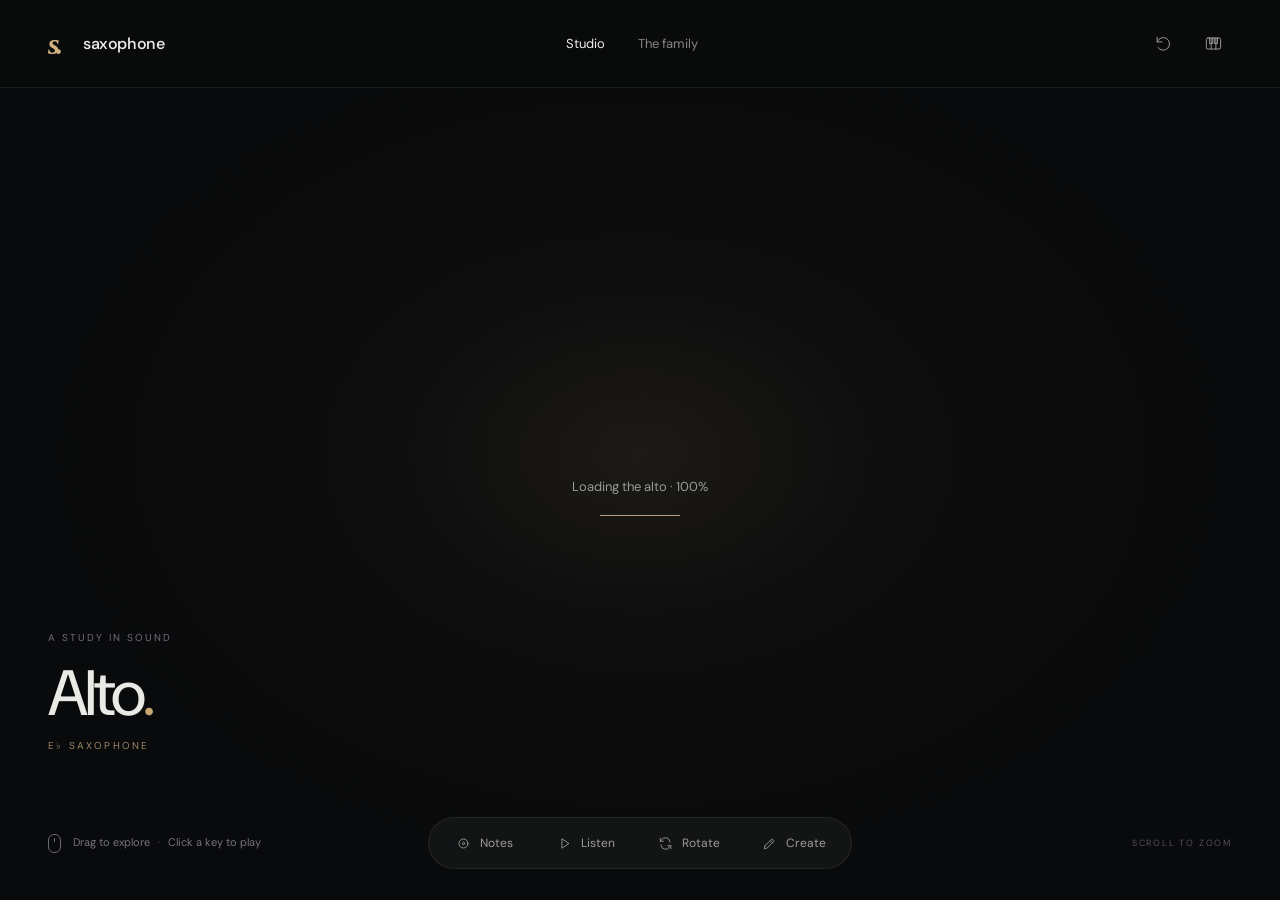
==== commit df62b8b0: "Add interactive sheet music composer" ====
--- a/index.html
+++ b/index.html
@@ -1,8 +1,8 @@
 <!doctype html>
-<html lang="en"><head><meta charset="utf-8"><meta name="viewport" content="width=device-width,initial-scale=1"><meta name="theme-color" content="#090a0b"><meta name="description" content="Turn it. Touch it. Play it. Explore the saxophone in an interactive 3D sound studio."><title>Saxophone — A study in sound.</title><link rel="icon" href="favicon.svg"><link rel="stylesheet" href="dark.css"><script type="importmap">{"imports":{"three":"./vendor/three.module.js","three/addons/":"./vendor/"}}</script></head>
+<html lang="en"><head><meta charset="utf-8"><meta name="viewport" content="width=device-width,initial-scale=1"><meta name="theme-color" content="#090a0b"><meta name="description" content="Turn it. Touch it. Play it. Explore the saxophone in an interactive 3D sound studio."><title>Saxophone — A study in sound.</title><link rel="icon" href="favicon.svg"><link rel="stylesheet" href="dark.css"><link rel="stylesheet" href="listen.css"><link rel="stylesheet" href="composer.css"><script type="importmap">{"imports":{"three":"./vendor/three.module.js","three/addons/":"./vendor/"}}</script></head>
 <body class="studio-page">
 <header class="topbar"><a class="wordmark" href="index.html" aria-label="Saxophone home"><span>s.</span> saxophone</a><nav aria-label="Main navigation"><a href="index.html" aria-current="page">Studio</a><a href="about.html">The family</a></nav><div class="toolbar"><button id="reset-view" class="icon-button" title="Reset view" aria-label="Reset 3D view"><svg viewBox="0 0 24 24"><path d="M4 10a8 8 0 1 1 1 7M4 4v6h6"/></svg></button><button id="keyboard-toggle" class="icon-button" title="Open keyboard" aria-label="Open piano keyboard" aria-expanded="false" aria-controls="keyboard-panel"><svg viewBox="0 0 24 24"><rect x="3" y="5" width="18" height="14" rx="2"/><path d="M9 5v14m6-14v14M7 5v7h4V5m2 0v7h4V5"/></svg></button></div></header>
-<main id="stage" aria-label="Interactive saxophone studio"><div class="scene-glow" aria-hidden="true"></div><div class="backdrop-type" aria-hidden="true">SAXOPHONE</div><div id="viewport" tabindex="0" aria-label="3D saxophone. Drag to rotate, scroll to zoom. Click pearl keys to play. Arrow keys rotate; plus and minus zoom; Home resets."></div><div id="loading" role="status">Preparing your instrument<span></span></div><div id="viewer-error" hidden><p>Your browser couldn’t open the 3D viewer.</p><button id="fallback-keyboard">Play with the keyboard</button></div><div id="key-tooltip" hidden></div><div id="note-labels" aria-label="Playable instrument notes" hidden></div><div class="instrument-caption"><span id="instrument-index">A STUDY IN SOUND</span><h1 id="instrument-title">Alto<span>.</span></h1><p id="instrument-subtitle">E♭ SAXOPHONE</p></div><div id="note-indicator" aria-live="polite"><span id="note-label"></span><small id="note-concert"></small></div><div class="viewer-footer"><p class="gesture-hint"><span class="mouse-icon" aria-hidden="true"></span><span>Drag to explore <i>·</i> Click a key to play</span></p><div class="studio-controls" role="group" aria-label="Studio controls"><button id="notes-toggle" aria-pressed="false"><svg viewBox="0 0 20 20" aria-hidden="true"><circle cx="10" cy="10" r="6"/><circle cx="10" cy="10" r="1.5"/></svg><span>Notes</span></button><button id="listen-toggle" aria-pressed="false"><svg viewBox="0 0 20 20" aria-hidden="true"><path d="m7 4 9 6-9 6Z"/></svg><span>Listen</span></button><button id="rotate-toggle" aria-pressed="false"><svg viewBox="0 0 20 20" aria-hidden="true"><path d="M16 8A6 6 0 0 0 5 5L3 7m0-4v4h4M4 12a6 6 0 0 0 11 3l2-2m0 4v-4h-4"/></svg><span>Rotate</span></button></div><span class="view-label">SCROLL TO ZOOM</span></div></main>
+<main id="stage" aria-label="Interactive saxophone studio"><div class="scene-glow" aria-hidden="true"></div><div class="backdrop-type" aria-hidden="true">SAXOPHONE</div><div id="viewport" tabindex="0" aria-label="3D saxophone. Drag to rotate, scroll to zoom. Click pearl keys to play. Arrow keys rotate; plus and minus zoom; Home resets."></div><div id="loading" role="status">Preparing your instrument<span></span></div><div id="viewer-error" hidden><p>Your browser couldn’t open the 3D viewer.</p><button id="fallback-keyboard">Play with the keyboard</button></div><div id="key-tooltip" hidden></div><div id="note-labels" aria-label="Playable instrument notes" hidden></div><div class="instrument-caption"><span id="instrument-index">A STUDY IN SOUND</span><h1 id="instrument-title">Alto<span>.</span></h1><p id="instrument-subtitle">E♭ SAXOPHONE</p></div><div id="note-indicator" aria-live="polite"><span id="note-label"></span><small id="note-concert"></small></div><div class="viewer-footer"><p class="gesture-hint"><span class="mouse-icon" aria-hidden="true"></span><span>Drag to explore <i>·</i> Click a key to play</span></p><div class="studio-controls" role="group" aria-label="Studio controls"><button id="notes-toggle" aria-pressed="false"><svg viewBox="0 0 20 20" aria-hidden="true"><circle cx="10" cy="10" r="6"/><circle cx="10" cy="10" r="1.5"/></svg><span>Notes</span></button><button id="listen-toggle" aria-pressed="false"><svg viewBox="0 0 20 20" aria-hidden="true"><path d="m7 4 9 6-9 6Z"/></svg><span>Listen</span></button><button id="rotate-toggle" aria-pressed="false"><svg viewBox="0 0 20 20" aria-hidden="true"><path d="M16 8A6 6 0 0 0 5 5L3 7m0-4v4h4M4 12a6 6 0 0 0 11 3l2-2m0 4v-4h-4"/></svg><span>Rotate</span></button><button id="compose-toggle" aria-expanded="false"><svg viewBox="0 0 20 20" aria-hidden="true"><path d="m4 13 9-9 3 3-9 9-4 1 1-4Zm7-7 3 3"/></svg><span>Create</span></button></div><span class="view-label">SCROLL TO ZOOM</span></div></main>
 <section id="keyboard-panel" aria-label="Piano keyboard" hidden><div class="panel-heading"><div><h2>A little improvisation.</h2><p>Click a key, or play with A–K.</p></div><button id="close-keyboard" class="icon-button" aria-label="Close piano keyboard">×</button></div><div class="keyboard-controls"><div class="octave-control"><button id="octave-down" aria-label="Lower octave">−</button><span id="octave-label">Octave 4</span><button id="octave-up" aria-label="Higher octave">+</button></div><label class="volume-control">Volume <input id="volume" type="range" min="0" max="100" value="65"></label></div><div id="keyboard" role="group" aria-label="Play notes"></div><div class="keyboard-footer"><span>Written pitch</span><span>Headphones recommended</span></div></section>
 <div id="audio-status" class="audio-status" role="status"></div><noscript><p class="no-script">Enable JavaScript to explore and play the saxophones. <a href="about.html">Meet the family</a>.</p></noscript><script type="module" src="alto-studio.js"></script>
 </body></html>
--- a/listen.css
+++ b/listen.css
@@ -0,0 +1,3 @@
+#listen-panel{position:fixed;z-index:11;bottom:108px;left:50%;transform:translateX(-50%);width:370px;max-height:calc(100svh - 210px);overflow:auto;padding:23px;background:#171819f5;border:1px solid #ffffff1c;border-radius:20px;box-shadow:0 24px 90px #000a;backdrop-filter:blur(26px)}.listen-eyebrow{display:block;font-size:9px;letter-spacing:1.8px;color:#a68f6a;margin-bottom:10px}#listen-panel h2{font-size:21px;letter-spacing:-.6px}#song-list{display:grid;gap:3px;margin:18px -8px 12px}.song-choice{display:flex;align-items:center;justify-content:space-between;text-align:left;width:100%;padding:11px 12px;background:transparent;border:1px solid transparent;border-radius:10px;color:#a4a4a8}.song-choice strong,.song-choice small{display:block}.song-choice strong{font-size:13px;font-weight:500;color:#d8d7d4}.song-choice small{font-size:10px;margin-top:4px;color:#797a7f;max-width:250px;overflow:hidden;text-overflow:ellipsis;white-space:nowrap}.song-choice em{font-size:9px;font-style:normal;letter-spacing:1px;color:#8c7b62}.song-choice[aria-pressed=true]{background:#c8a7730c;border-color:#c8a77335}.song-choice[aria-pressed=true] strong{color:#e1c594}.song-choice:hover{background:#ffffff07}#song-help{font-size:11px;color:#87888c;line-height:1.65;margin:12px 0 18px}.song-transport{display:flex;align-items:center;gap:9px}.song-transport button{height:36px;padding:0 18px;border-radius:20px;background:#cfb386;color:#191713;font-size:11px;font-weight:600}#song-stop{padding:0;width:36px;background:#ffffff08;color:#aaa}.song-time{display:flex;gap:8px;margin-left:auto;font-size:10px;color:#66676c;font-variant-numeric:tabular-nums}#song-elapsed{color:#c4b391}#song-progress{display:block;width:100%;height:3px;margin:16px 0;border:0;appearance:none;background:#ffffff10;border-radius:3px;overflow:hidden}#song-progress::-webkit-progress-bar{background:#ffffff10}#song-progress::-webkit-progress-value{background:#c8a773}#song-progress::-moz-progress-bar{background:#c8a773}.song-settings{display:flex;justify-content:space-between;align-items:center;gap:12px;font-size:10px;color:#8c8c92}.song-settings label{display:flex;align-items:center;gap:9px}.song-settings input{width:68px;accent-color:#c8a773;height:3px}.song-settings output{min-width:30px}#import-song{font-size:10px;color:#b8a17f;background:transparent;padding:8px 0}#midi-options{display:flex;gap:12px}#midi-options label{display:grid;gap:6px;min-width:0;flex:1;color:#8c8c92;font-size:10px}#midi-options select{min-width:0;width:100%;background:#232426;color:#d0cbc3;border:1px solid #ffffff16;border-radius:6px;padding:6px;font:10px inherit}.studio-controls #listen-toggle[aria-expanded=true],.studio-controls #listen-toggle.song-playing{background:#303030;color:#e3c794}@media(max-width:700px){#listen-panel{left:14px;right:14px;bottom:91px;transform:none;width:auto;max-height:calc(100svh - 175px);padding:19px}.song-choice{padding:10px 12px}}@media(max-height:650px){#listen-panel{bottom:88px;max-height:calc(100svh - 174px)}}
+#listen-panel{left:auto;right:48px;transform:none}#browse-songs{display:none;background:transparent;color:#c8a773;font-size:10px;padding:8px 0}
+@media(max-width:700px){#listen-panel{left:14px;right:14px}.listen-compact #song-list,.listen-compact #midi-options,.listen-compact #song-help,.listen-compact #import-song{display:none!important}.listen-compact .song-transport{margin-top:18px}.listen-compact #browse-songs{display:block}.listen-compact .listen-eyebrow{display:none}.listen-compact h2{font-size:17px!important;max-width:250px}}
--- a/composer.css
+++ b/composer.css
@@ -0,0 +1,4 @@
+.studio-controls #compose-toggle[aria-expanded=true]{background:#303030;color:#e3c794}
+#compose-panel{position:fixed;z-index:12;right:48px;bottom:108px;width:min(620px,calc(100vw - 36px));max-height:calc(100svh - 210px);overflow:auto;padding:23px;background:#171819f5;border:1px solid #ffffff1c;border-radius:20px;box-shadow:0 24px 90px #000a;backdrop-filter:blur(26px);color:#d8d7d4}
+#compose-panel[hidden]{display:none}.compose-eyebrow{display:block;font-size:9px;letter-spacing:1.8px;color:#a68f6a;margin-bottom:8px}#compose-panel h2{font-size:21px;letter-spacing:-.6px;margin:0}.compose-title-label{display:flex;align-items:center;gap:12px;color:#85858a;font-size:10px;margin-top:16px}.compose-title-label input{flex:1;min-width:0;background:#ffffff08;border:1px solid #ffffff14;border-radius:8px;padding:9px 11px;color:#e1ddd5;font:inherit;font-size:12px;outline:none}.compose-title-label input:focus{border-color:#c8a77378}.compose-help{color:#85858a;font-size:11px;line-height:1.55;margin:12px 0}.compose-toolbar{display:flex;align-items:center;gap:8px;flex-wrap:wrap}.compose-options{display:flex;gap:3px;padding:3px;background:#ffffff08;border:1px solid #ffffff0c;border-radius:9px}.compose-options button,.compose-rest{background:transparent;color:#9b9ba0;border-radius:6px;padding:7px 9px;font-size:10px}.compose-options button[aria-pressed=true],.compose-rest[aria-pressed=true]{background:#c8a7731c;color:#e3c794}.compose-rest{border:1px solid #ffffff16}.staff-scroll{overflow-x:auto;overscroll-behavior-x:contain;margin:14px -8px 8px;padding:0 8px;scrollbar-color:#5a5145 transparent;scrollbar-width:thin}#compose-staff{display:block;min-width:100%;height:150px;cursor:crosshair;background:linear-gradient(180deg,#ffffff03,transparent);border-radius:8px}#compose-staff .staff-line{stroke:#9b9b9a;stroke-opacity:.5;stroke-width:1}#compose-staff .bar-line{stroke:#9b9b9a;stroke-opacity:.2;stroke-width:1}#compose-staff .clef{fill:#c8a773;font-size:57px;font-family:serif}#compose-staff .note-head{fill:#dfc18d;stroke:#dfc18d;stroke-width:1.5}#compose-staff .note-head.open{fill:#171819;stroke:#dfc18d;stroke-width:2.5}#compose-staff .note-stem,#compose-staff .note-flag{fill:none;stroke:#dfc18d;stroke-width:2}#compose-staff .accidental{fill:#dfc18d;font:18px serif}#compose-staff .note-name{fill:#85858a;font:9px sans-serif;text-anchor:middle}#compose-staff .rest-mark{fill:#dfc18d;font:24px serif;text-anchor:middle}.sheet-note{cursor:pointer;outline:none}.sheet-note:hover .note-head,.sheet-note.playing .note-head{fill:#fff0ca;stroke:#fff0ca;filter:drop-shadow(0 0 5px #c8a773)}.sheet-note.playing .note-stem,.sheet-note.playing .note-flag{stroke:#fff0ca}.sheet-note.playing .note-name{fill:#e3c794}.compose-transport{display:flex;align-items:center;gap:7px;flex-wrap:wrap;margin-top:7px}.compose-transport>button{height:34px;padding:0 12px;border:1px solid #ffffff12;border-radius:18px;background:#ffffff08;color:#aaa;font-size:10px}.compose-transport>button:disabled{opacity:.35}.compose-transport .compose-primary{background:#cfb386;color:#191713;font-weight:600;border:0;padding:0 18px}.compose-transport label{display:flex;align-items:center;gap:7px;margin-left:auto;color:#8c8c92;font-size:10px}.compose-transport input{width:78px;accent-color:#c8a773;height:3px}.compose-transport output{min-width:47px;color:#c4b391;font-variant-numeric:tabular-nums}#compose-status{font-size:10px;color:#85858a;margin:12px 0 0;min-height:1.5em}
+@media(max-width:700px){#compose-panel{left:14px;right:14px;bottom:91px;width:auto;max-height:calc(100svh - 175px);padding:18px}.compose-transport label{margin-left:0}.studio-controls button{min-width:68px!important;padding:11px 8px!important;gap:5px}}
